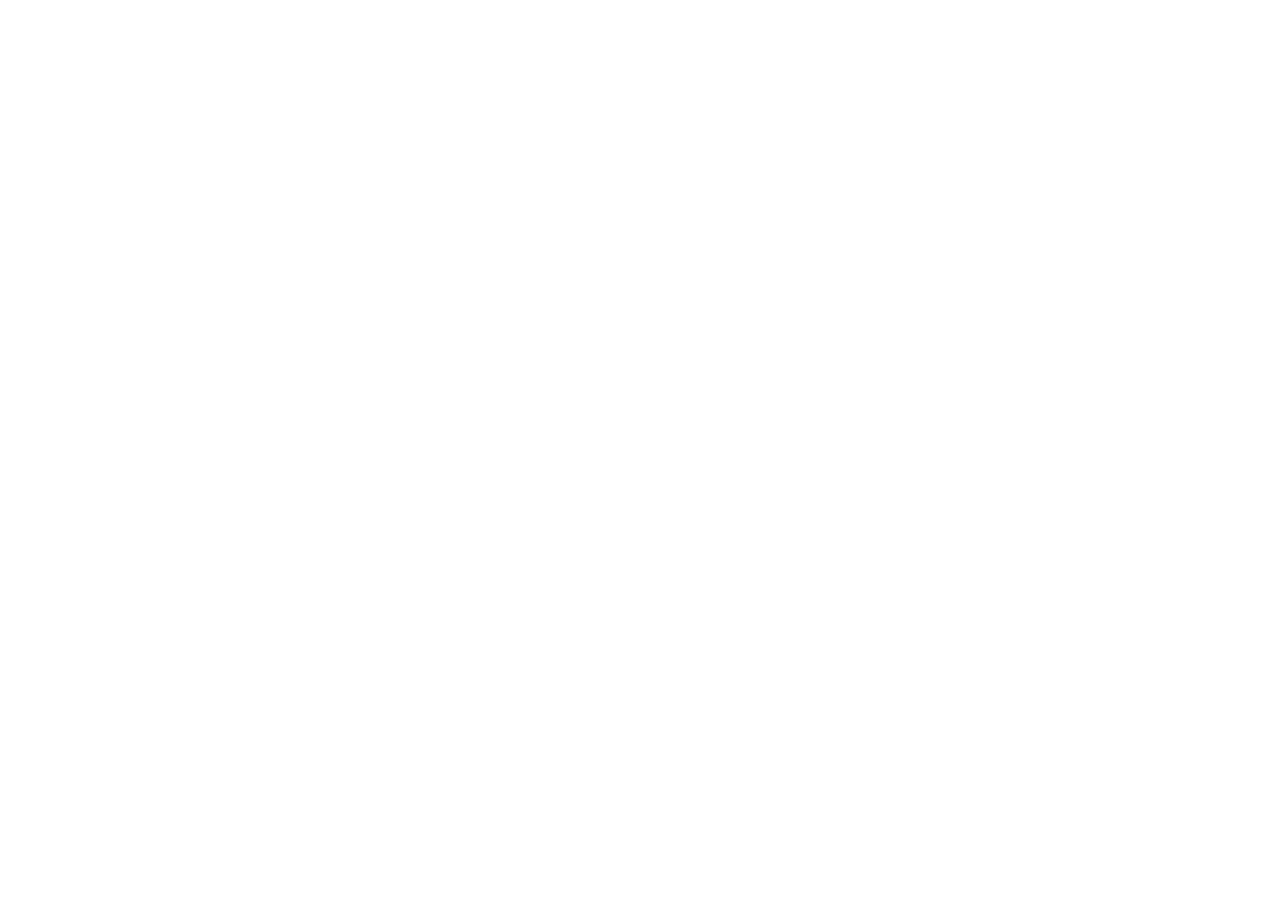
==== index.html @ 88c5a1d8 "Add files via upload" ====
<!DOCTYPE html>
<html lang="en">
	<head>
		<meta charset="utf-8">
		<meta name="description" content="Site description">
		<meta name="keywords" content="">
		<meta name="viewport" content="width=device-width, initial-scale=1, maximum-scale=1, user-scalable=0">

		<title>Flex Box / Calc Layout</title>

		<meta property="og:url" content="http://" />
		<meta property="og:type" content="website" />
		<meta property="og:title" content="Site Title" />
		<meta property="og:description" content="Site description" />
		<meta property="og:image" content="" />
		
		<link rel="stylesheet" href="style.css">

	</head>
	<body>
		<div class="page flex-parent">
			<div class="column column--1 flex-parent">
				<div class="column-block column-block--25"></div>
				<div class="column-block column-block--15"></div>
				<div class="column-block column-block--60"></div>
			</div>
			<div class="column column--2 flex-parent">
				<div class="column-block column-block--60"></div>
				<div class="column-block column-block--25"></div>
				<div class="column-block column-block--15"></div>
			</div>
			<div class="column column--3 flex-parent">
				<div class="block-container block-container--top flex-parent">
					<div class="column block-container__item block-container__item--40 flex-parent">
						<div class="column-block column-block--35"></div>
						<div class="column-block column-block--65"></div>
					</div>
					<div class="block-container__item block-container__item--60 flex-parent">
						<div class="column-block"></div>
					</div>
				</div>
				<div class="block-container block-container--bottom flex-parent">
					<div class="block-container__item flex-parent">
						<div class="column-block column-block--half"></div>
						<div class="column-block column-block--half"></div>
					</div>
				</div>
			</div>
		</div>
	</body>
</html>
---- style.css ----
body {
	margin: 0;
}

.flex-parent {
  display: flex;
  justify-content: space-between;
  flex-wrap: wrap;
}

.page {
	height: 100vh;
	justify-content: space-between;
	background-color: white;
}

.column {
	flex-direction: column;
}

.column--1 {
	width: calc(26% - 8px);
}

.column--2 {
	width: calc(28% - 8px);
}

.column--3 {
	width: calc(46% - 8px);
}

.column-block {
	width: 100%;
}

.column-block--15 {
	height: calc(15% - 8px);
}

.column-block--25 {
  height: calc(25% - 8px);
}

.column-block--60 {
  height: calc(60% - 8px);
}

.column-block--35 {
  height: calc(35% - 6px);
}

.column-block--65 {
	height: calc(65% - 6px);
}

.column-block--half {
	width: calc(50% - 6px);
}

.block-container {
	width: 100%;
}

.block-container--top {
	height: calc(65% - 6px);
}

.block-container--bottom {
	height: calc(35% - 6px);
}

.block-container__item {
	width: 100%;
	height: 100%;
}

.block-container__item--40 {
	width: calc(40% - 6px);
}

.block-container__item--60 {
  width: calc(60% - 6px);
}
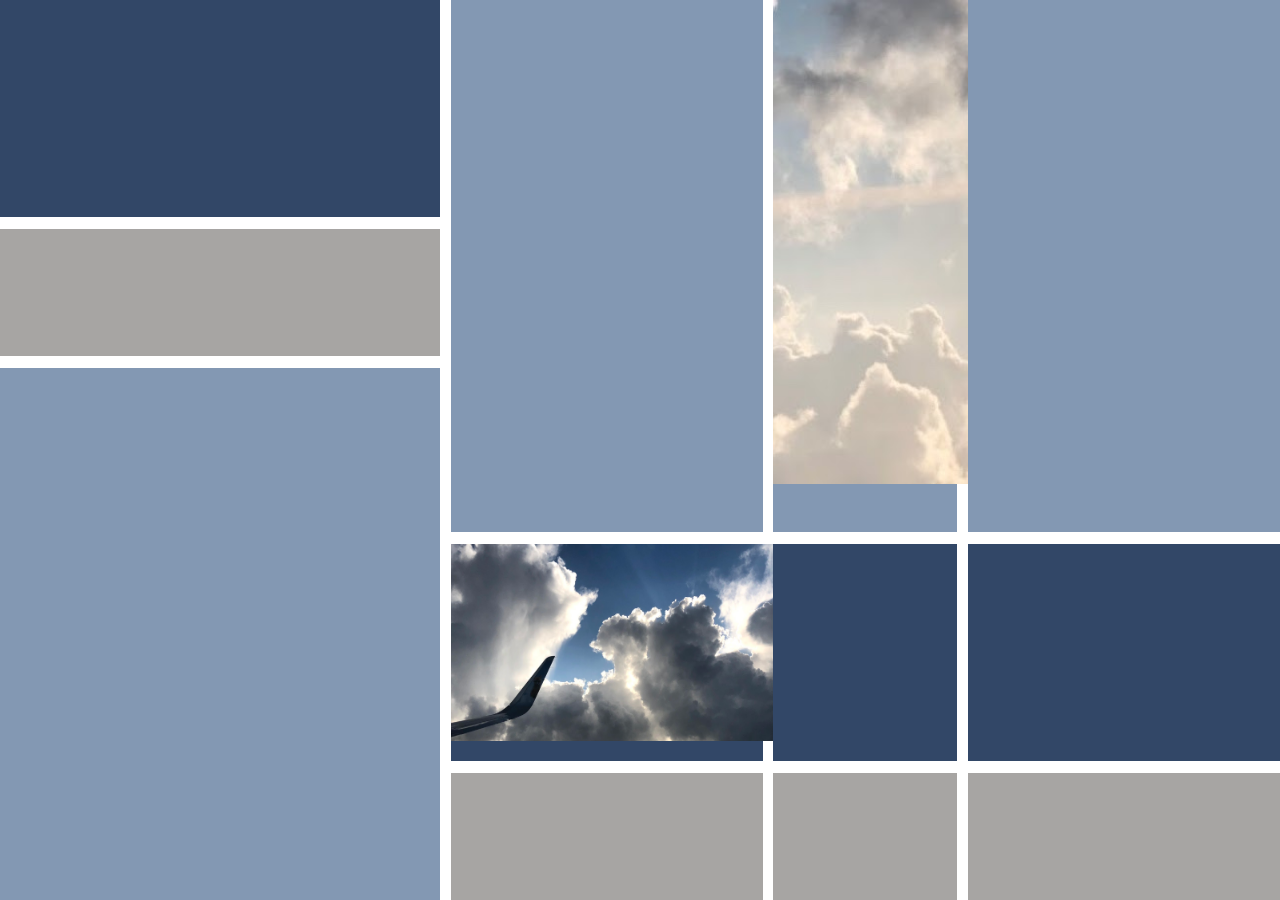
==== commit dac9d5b9: "Add files via upload" ====
--- a/index.html
+++ b/index.html
@@ -13,39 +13,43 @@
 		<meta property="og:title" content="Site Title" />
 		<meta property="og:description" content="Site description" />
 		<meta property="og:image" content="" />
-		
+
 		<link rel="stylesheet" href="style.css">
 
 	</head>
 	<body>
+
+
 		<div class="page flex-parent">
 			<div class="column column--1 flex-parent">
+				<div class="column-block column-block--25">
+				</div>
+				<div class="column-block column-block--15"></div>
+				<div class="column-block column-block--60"></div>
+
+			</div>
+
+			<div class="column column--2 flex-parent">
+				<div class="column-block column-block--60"></div>
+				<div class="column-block column-block--25">
+					<img id="cloud1" src="./images/cloud1.JPG">
+			</div>
+				<div class="column-block column-block--15"></div>
+			</div>
+
+			<div class="column column--3 flex-parent">
+				<div class="column-block column-block--60">
+				<img id="cloud2" src= "./images/cloud2.JPG"> </div>
 				<div class="column-block column-block--25"></div>
 				<div class="column-block column-block--15"></div>
-				<div class="column-block column-block--60"></div>
+
 			</div>
-			<div class="column column--2 flex-parent">
-				<div class="column-block column-block--60"></div>
-				<div class="column-block column-block--25"></div>
-				<div class="column-block column-block--15"></div>
-			</div>
-			<div class="column column--3 flex-parent">
-				<div class="block-container block-container--top flex-parent">
-					<div class="column block-container__item block-container__item--40 flex-parent">
-						<div class="column-block column-block--35"></div>
-						<div class="column-block column-block--65"></div>
-					</div>
-					<div class="block-container__item block-container__item--60 flex-parent">
-						<div class="column-block"></div>
-					</div>
-				</div>
-				<div class="block-container block-container--bottom flex-parent">
-					<div class="block-container__item flex-parent">
-						<div class="column-block column-block--half"></div>
-						<div class="column-block column-block--half"></div>
-					</div>
-				</div>
-			</div>
+
+		<div class="column column--4 flex-parent">
+			<div class="column-block column-block--60"></div>
+			<div class="column-block column-block--25"></div>
+			<div class="column-block column-block--15"></div>
 		</div>
+
 	</body>
 </html>
--- a/style.css
+++ b/style.css
@@ -2,6 +2,15 @@
 	margin: 0;
 }
 
+#cloud1 {
+			height: 197px;
+	    width: 352px;
+}
+#cloud2 {
+	    width: 208px;
+			height: 484px;
+
+}
 .flex-parent {
   display: flex;
   justify-content: space-between;
@@ -14,48 +23,64 @@
 	background-color: white;
 }
 
+
 .column {
 	flex-direction: column;
+	background-color: white;
 }
 
 .column--1 {
-	width: calc(26% - 8px);
+	width: calc(35% - 8px);
 }
 
+
 .column--2 {
-	width: calc(28% - 8px);
+	width: calc(25% - 8px);
 }
 
 .column--3 {
-	width: calc(46% - 8px);
+	width: calc(15% - 8px);
+}
+
+.column--4 {
+	width: calc(25% - 8px);
 }
 
 .column-block {
 	width: 100%;
+	/*background-color: black;*/
 }
 
 .column-block--15 {
 	height: calc(15% - 8px);
+	background-color: #a7a5a3;
 }
 
 .column-block--25 {
   height: calc(25% - 8px);
+	background-color: #324767;
 }
 
 .column-block--60 {
   height: calc(60% - 8px);
+	background-color: #8398b3;
 }
+
+
 
 .column-block--35 {
   height: calc(35% - 6px);
+
 }
 
 .column-block--65 {
 	height: calc(65% - 6px);
+
 }
 
 .column-block--half {
 	width: calc(50% - 6px);
+
 }
 
 .block-container {
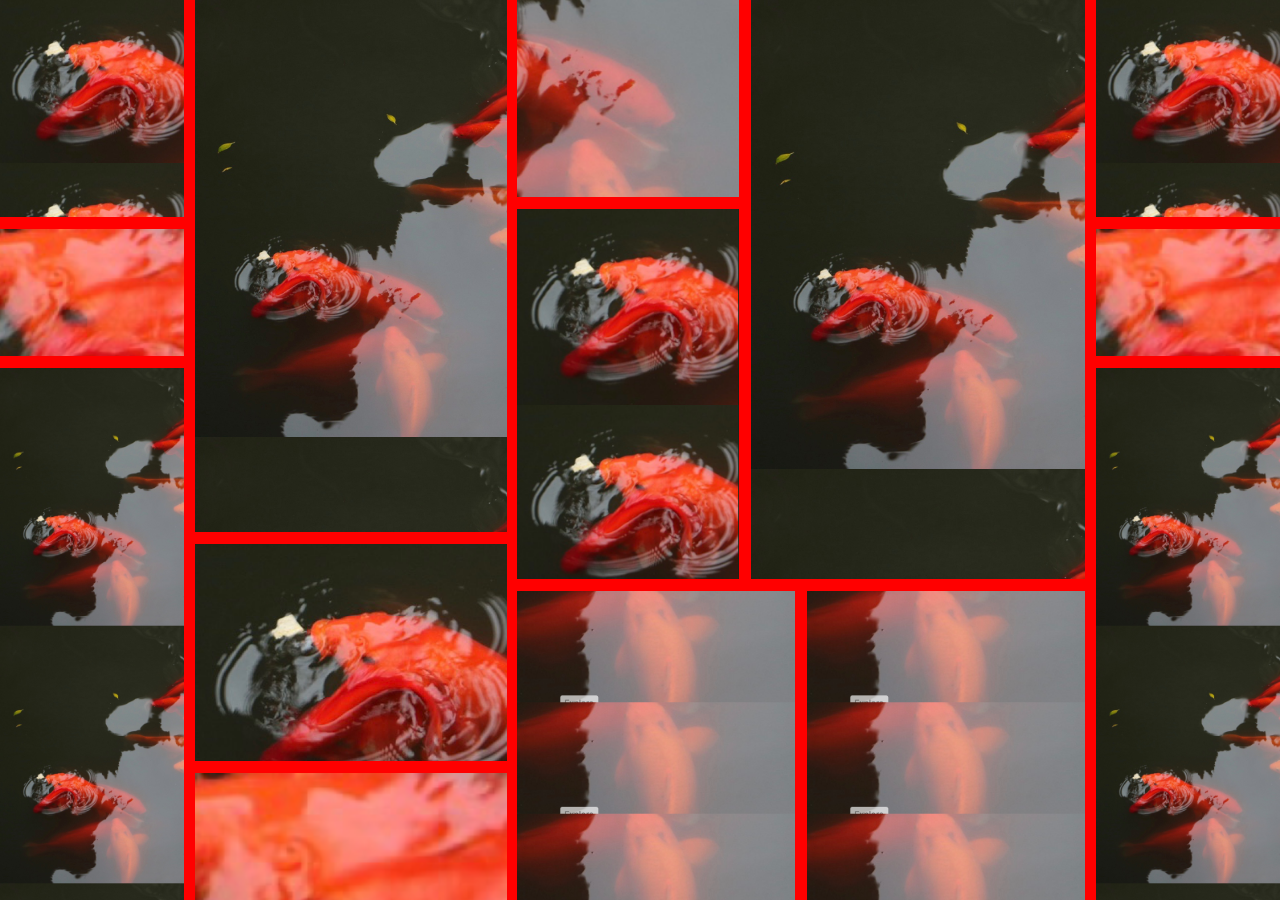
==== commit f2302b1d: "homework" ====
--- a/index.html
+++ b/index.html
@@ -13,43 +13,44 @@
 		<meta property="og:title" content="Site Title" />
 		<meta property="og:description" content="Site description" />
 		<meta property="og:image" content="" />
-
+		
 		<link rel="stylesheet" href="style.css">
 
 	</head>
 	<body>
-
-
 		<div class="page flex-parent">
-			<div class="column column--1 flex-parent">
-				<div class="column-block column-block--25">
-				</div>
+			<div class="column column--26 flex-parent">
+				<div class="column-block column-block--25"></div>
 				<div class="column-block column-block--15"></div>
 				<div class="column-block column-block--60"></div>
-
 			</div>
-
-			<div class="column column--2 flex-parent">
+			<div class="column column--28 flex-parent">
 				<div class="column-block column-block--60"></div>
-				<div class="column-block column-block--25">
-					<img id="cloud1" src="./images/cloud1.JPG">
-			</div>
+				<div class="column-block column-block--25"></div>
 				<div class="column-block column-block--15"></div>
 			</div>
-
-			<div class="column column--3 flex-parent">
-				<div class="column-block column-block--60">
-				<img id="cloud2" src= "./images/cloud2.JPG"> </div>
+			<div class="column column--46 flex-parent">
+				<div class="block-container block-container--top flex-parent">
+					<div class="column block-container__item block-container__item--40 flex-parent">
+						<div class="column-block column-block--35"></div>
+						<div class="column-block column-block--65"></div>
+					</div>
+					<div class="block-container__item block-container__item--60 flex-parent">
+						<div class="column-block--e"></div>
+					</div>
+				</div>
+				<div class="block-container block-container--bottom flex-parent">
+					<div class="block-container__item flex-parent">
+						<div class="column-block column-block--half"></div>
+						<div class="column-block column-block--half"></div>
+					</div>
+				</div>
+			</div>
+			<div class="column column--26 flex-parent">
 				<div class="column-block column-block--25"></div>
 				<div class="column-block column-block--15"></div>
-
+				<div class="column-block column-block--60"></div>
 			</div>
-
-		<div class="column column--4 flex-parent">
-			<div class="column-block column-block--60"></div>
-			<div class="column-block column-block--25"></div>
-			<div class="column-block column-block--15"></div>
 		</div>
-
 	</body>
 </html>
--- a/style.css
+++ b/style.css
@@ -1,86 +1,77 @@
 body {
 	margin: 0;
+	background-color: red;
 }
 
-#cloud1 {
-			height: 197px;
-	    width: 352px;
-}
-#cloud2 {
-	    width: 208px;
-			height: 484px;
-
-}
 .flex-parent {
   display: flex;
   justify-content: space-between;
-  flex-wrap: wrap;
+	flex-wrap: wrap;
+	background-color: red;
 }
 
 .page {
 	height: 100vh;
 	justify-content: space-between;
-	background-color: white;
+	background-color: red;
+
 }
-
 
 .column {
 	flex-direction: column;
-	background-color: white;
 }
 
-.column--1 {
-	width: calc(35% - 8px);
+.column--26 {
+	width: calc(15% - 8px);
 }
 
-
-.column--2 {
+.column--28 {
 	width: calc(25% - 8px);
 }
 
-.column--3 {
-	width: calc(15% - 8px);
-}
-
-.column--4 {
-	width: calc(25% - 8px);
+.column--46 {
+	width: calc(45% - 8px);
 }
 
 .column-block {
+	background-color: black;
 	width: 100%;
-	/*background-color: black;*/
 }
 
 .column-block--15 {
 	height: calc(15% - 8px);
-	background-color: #a7a5a3;
+	background-image: url("5.png");
+	background-size: 100%;
 }
 
 .column-block--25 {
-  height: calc(25% - 8px);
-	background-color: #324767;
+	height: calc(25% - 8px);
+	background-image: url("1.png");
+	background-size: 100%;
 }
 
 .column-block--60 {
-  height: calc(60% - 8px);
-	background-color: #8398b3;
+	height: calc(60% - 8px);
+	background-image: url("6.jpeg");
+	background-size: 100%;
 }
 
-
-
 .column-block--35 {
-  height: calc(35% - 6px);
-
+	height: calc(35% - 6px);
+	background-image: url("4.png");
+	background-size: 100%;
 }
 
 .column-block--65 {
 	height: calc(65% - 6px);
-
+	background-image: url("1.png");
+	background-size: 100%;
 }
 
 .column-block--half {
 	width: calc(50% - 6px);
-
+	background-image: url("3.png");
+	background-size: 100%;
 }
 
 .block-container {
@@ -107,3 +98,9 @@
 .block-container__item--60 {
   width: calc(60% - 6px);
 }
+.column-block--e {
+	background-color: black;
+	width: 100%;
+	background-image: url("6.jpeg");
+	background-size:100%;
+}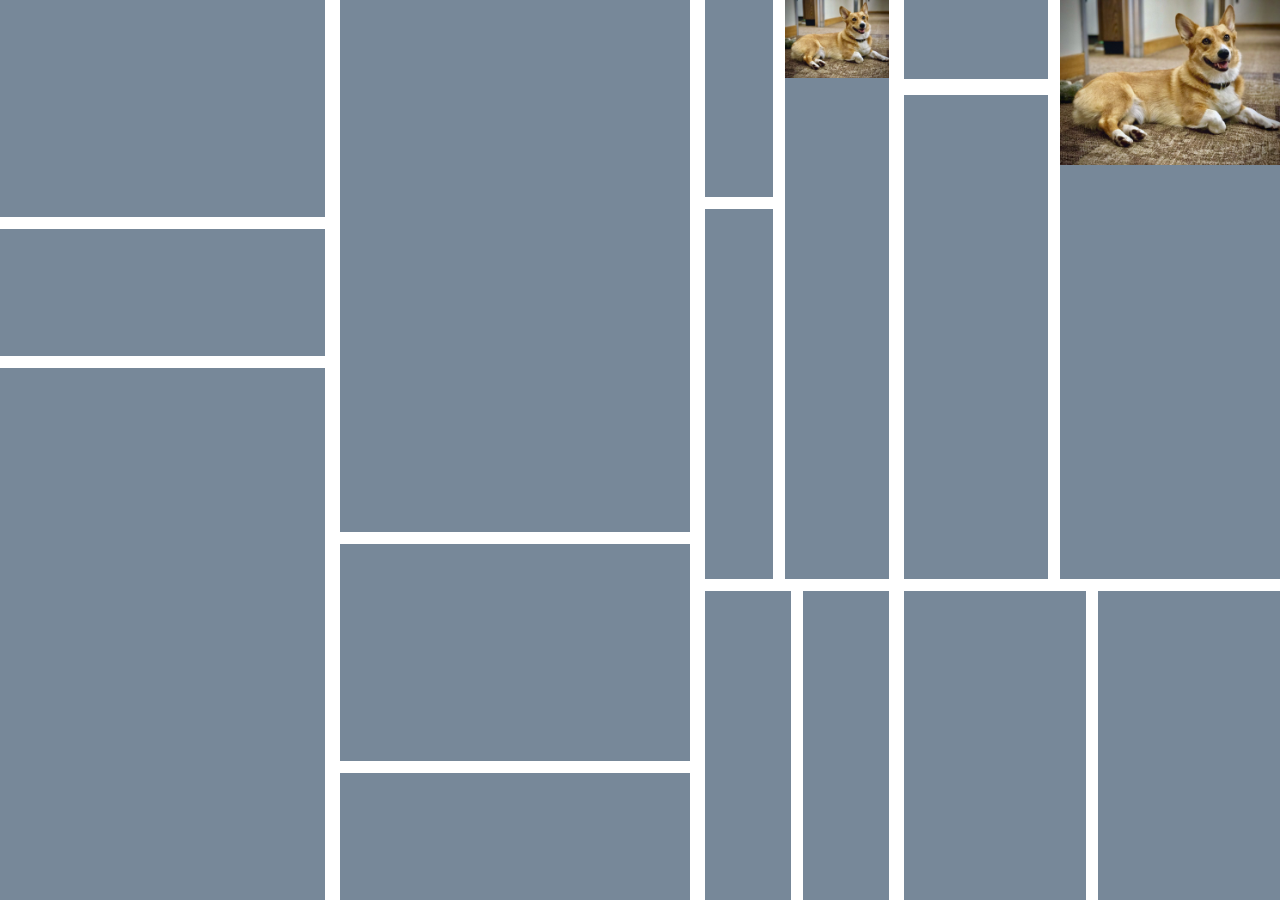
==== commit e7eb41c4: "homework" ====
--- a/index.html
+++ b/index.html
@@ -19,24 +19,24 @@
 	</head>
 	<body>
 		<div class="page flex-parent">
-			<div class="column column--26 flex-parent">
+			<div class="column column--1 flex-parent">
 				<div class="column-block column-block--25"></div>
 				<div class="column-block column-block--15"></div>
 				<div class="column-block column-block--60"></div>
 			</div>
-			<div class="column column--28 flex-parent">
+			<div class="column column--2 flex-parent">
 				<div class="column-block column-block--60"></div>
 				<div class="column-block column-block--25"></div>
 				<div class="column-block column-block--15"></div>
 			</div>
-			<div class="column column--46 flex-parent">
+			<div class="column column--3 flex-parent">
 				<div class="block-container block-container--top flex-parent">
 					<div class="column block-container__item block-container__item--40 flex-parent">
 						<div class="column-block column-block--35"></div>
 						<div class="column-block column-block--65"></div>
 					</div>
 					<div class="block-container__item block-container__item--60 flex-parent">
-						<div class="column-block--e"></div>
+						<div class="column-block"><img src="First-Dog.jpg"></div>
 					</div>
 				</div>
 				<div class="block-container block-container--bottom flex-parent">
@@ -46,10 +46,22 @@
 					</div>
 				</div>
 			</div>
-			<div class="column column--26 flex-parent">
-				<div class="column-block column-block--25"></div>
-				<div class="column-block column-block--15"></div>
-				<div class="column-block column-block--60"></div>
+			<div class="column column--4 flex-parent">
+				<div class="block-container block-container--top flex-parent">
+					<div class="column block-container__item block-container__item--40 flex-parent">
+						<div class="column-block column-block--15"></div>
+						<div class="column-block column-block--85"></div>
+					</div>
+					<div class="block-container__item block-container__item--60 flex-parent">
+						<div class="column-block"><img src="First-Dog.jpg"></div>
+					</div>
+				</div>
+				<div class="block-container block-container--bottom flex-parent">
+					<div class="block-container__item flex-parent">
+						<div class="column-block column-block--half"></div>
+						<div class="column-block column-block--half"></div>
+					</div>
+				</div>
 			</div>
 		</div>
 	</body>
--- a/style.css
+++ b/style.css
@@ -1,77 +1,70 @@
 body {
 	margin: 0;
-	background-color: red;
 }
 
 .flex-parent {
   display: flex;
   justify-content: space-between;
-	flex-wrap: wrap;
-	background-color: red;
+  flex-wrap: wrap;
 }
 
 .page {
 	height: 100vh;
 	justify-content: space-between;
-	background-color: red;
-
+	background-color: white;
 }
 
 .column {
 	flex-direction: column;
 }
 
-.column--26 {
+.column--1 {
+	width: calc(26% - 8px);
+}
+
+.column--2 {
+	width: calc(28% - 8px);
+}
+
+.column--3 {
 	width: calc(15% - 8px);
 }
 
-.column--28 {
-	width: calc(25% - 8px);
-}
-
-.column--46 {
-	width: calc(45% - 8px);
+.column--4 {
+	width: calc(30% - 8px);
 }
 
 .column-block {
-	background-color: black;
+	background-color: lightslategray;
 	width: 100%;
 }
 
 .column-block--15 {
 	height: calc(15% - 8px);
-	background-image: url("5.png");
-	background-size: 100%;
 }
 
 .column-block--25 {
-	height: calc(25% - 8px);
-	background-image: url("1.png");
-	background-size: 100%;
+  height: calc(25% - 8px);
 }
 
 .column-block--60 {
-	height: calc(60% - 8px);
-	background-image: url("6.jpeg");
-	background-size: 100%;
+  height: calc(60% - 8px);
 }
 
 .column-block--35 {
-	height: calc(35% - 6px);
-	background-image: url("4.png");
-	background-size: 100%;
+  height: calc(35% - 6px);
 }
 
 .column-block--65 {
 	height: calc(65% - 6px);
-	background-image: url("1.png");
-	background-size: 100%;
+}
+
+.column-block--85 {
+	height: calc(85% - 8px);
 }
 
 .column-block--half {
 	width: calc(50% - 6px);
-	background-image: url("3.png");
-	background-size: 100%;
 }
 
 .block-container {
@@ -98,9 +91,5 @@
 .block-container__item--60 {
   width: calc(60% - 6px);
 }
-.column-block--e {
-	background-color: black;
-	width: 100%;
-	background-image: url("6.jpeg");
-	background-size:100%;
-}+
+img {inline-size: inherit;}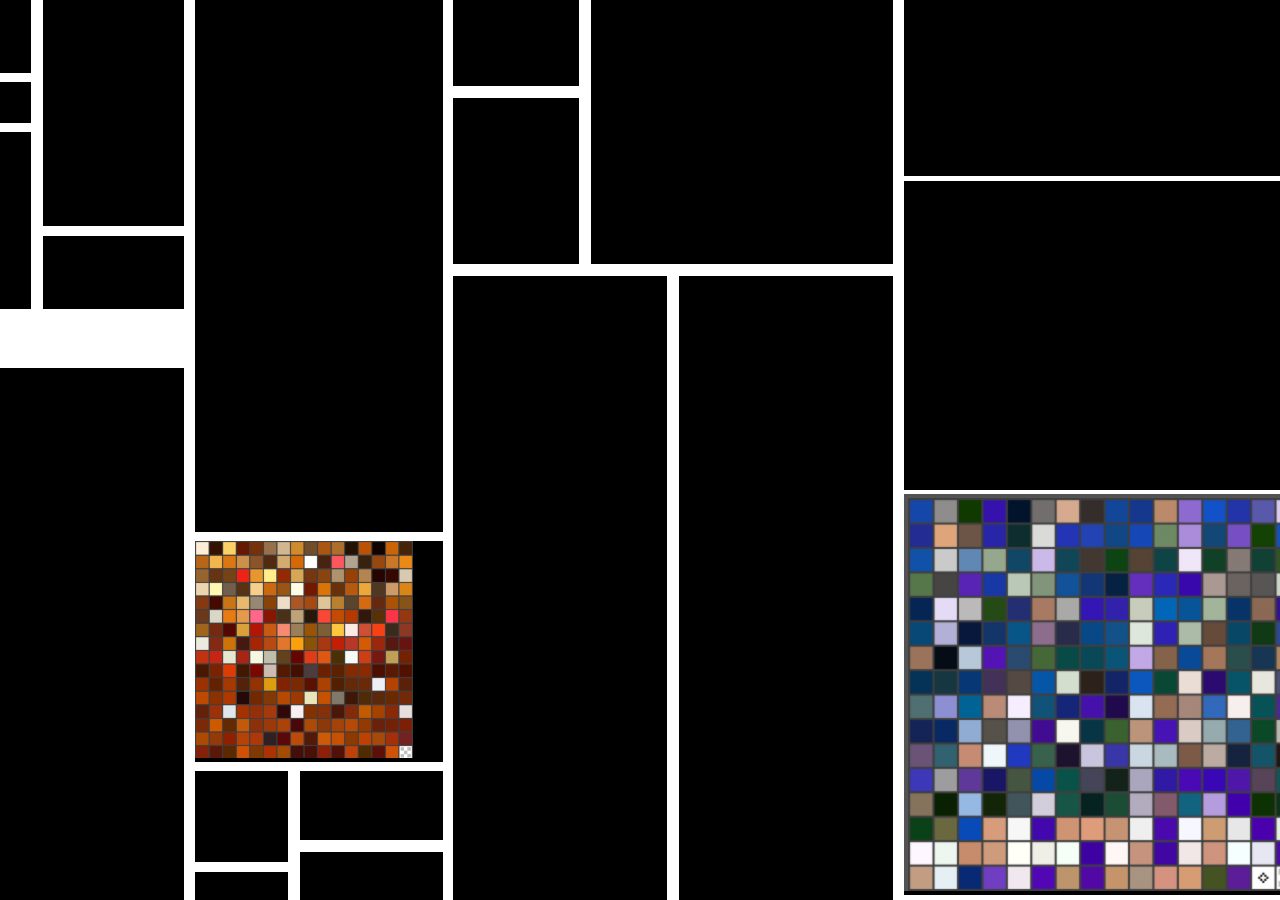
==== commit 74d54155: "commit message" ====
--- a/index.html
+++ b/index.html
@@ -13,33 +13,53 @@
 		<meta property="og:title" content="Site Title" />
 		<meta property="og:description" content="Site description" />
 		<meta property="og:image" content="" />
-		
+
 		<link rel="stylesheet" href="style.css">
 
 	</head>
 	<body>
 		<div class="page flex-parent">
 			<div class="column column--1 flex-parent">
+				<div class="block-container block-container--bottom flex-parent">
+					<div class="column block-container__item block-container__item--20 flex-parent">
 				<div class="column-block column-block--25"></div>
 				<div class="column-block column-block--15"></div>
 				<div class="column-block column-block--60"></div>
 			</div>
+			<div class="column block-container__item block-container__item--80 flex-parent">
+				<div class="column-block column-block--75"></div>
+				<div class="column-block column-block--25"></div>
+		</div>
+	</div>
+				<div class="column-block column-block--60"></div>
+			</div>
+
 			<div class="column column--2 flex-parent">
 				<div class="column-block column-block--60"></div>
+				<div class="bkgd1 column-block column-block--25"><img src="akai.png"></div>
+				<div class="block-container block-container--bottom2 flex-parent">
+					<div class="column block-container__item block-container__item--40 flex-parent">
+				<div class="column-block column-block--75"></div>
 				<div class="column-block column-block--25"></div>
-				<div class="column-block column-block--15"></div>
+				</div>
+			<div class="column block-container__item block-container__item--60 flex-parent">
+				<div class="column-block column-block--60"></div>
+				<div class="column-block column-block--40"></div>
 			</div>
+		</div>
+		</div>
+
 			<div class="column column--3 flex-parent">
-				<div class="block-container block-container--top flex-parent">
-					<div class="column block-container__item block-container__item--40 flex-parent">
+				<div class="block-container block-container--top2 flex-parent">
+					<div class="column block-container__item block-container__item--30 flex-parent">
 						<div class="column-block column-block--35"></div>
 						<div class="column-block column-block--65"></div>
 					</div>
-					<div class="block-container__item block-container__item--60 flex-parent">
-						<div class="column-block"><img src="First-Dog.jpg"></div>
+					<div class="block-container__item block-container__item--70 flex-parent">
+						<div class="column-block"></div>
 					</div>
 				</div>
-				<div class="block-container block-container--bottom flex-parent">
+				<div class="block-container block-container--bottom3 flex-parent">
 					<div class="block-container__item flex-parent">
 						<div class="column-block column-block--half"></div>
 						<div class="column-block column-block--half"></div>
@@ -47,22 +67,17 @@
 				</div>
 			</div>
 			<div class="column column--4 flex-parent">
-				<div class="block-container block-container--top flex-parent">
-					<div class="column block-container__item block-container__item--40 flex-parent">
-						<div class="column-block column-block--15"></div>
-						<div class="column-block column-block--85"></div>
-					</div>
-					<div class="block-container__item block-container__item--60 flex-parent">
-						<div class="column-block"><img src="First-Dog.jpg"></div>
-					</div>
-				</div>
-				<div class="block-container block-container--bottom flex-parent">
-					<div class="block-container__item flex-parent">
-						<div class="column-block column-block--half"></div>
-						<div class="column-block column-block--half"></div>
-					</div>
-				</div>
+				<div class="column-block column-block--20"></div>
+				<div class="column-block column-block--35"></div>
+				<div class="column-block column-block--45 bkgd2"><img src="samui.png"></div>
+				<!-- <div class="column-block column-block--45"></div> -->
+				<div class="column-block"></div>
 			</div>
+			</div>
+
+			<!-- <div class="bkgd1"><img src="akai.png"></div> -->
+			<!-- <div class="bkgd2"><img src="samui.png"></div> -->
+
 		</div>
 	</body>
 </html>
--- a/style.css
+++ b/style.css
@@ -14,20 +14,22 @@
 	background-color: white;
 }
 
+
+
 .column {
 	flex-direction: column;
 }
 
 .column--1 {
-	width: calc(26% - 8px);
+	width: calc(15% - 8px);
 }
 
 .column--2 {
-	width: calc(28% - 8px);
+	width: calc(20% - 8px);
 }
 
 .column--3 {
-	width: calc(15% - 8px);
+	width: calc(35% - 8px);
 }
 
 .column--4 {
@@ -35,16 +37,24 @@
 }
 
 .column-block {
-	background-color: lightslategray;
+	background-color: black;
 	width: 100%;
 }
 
 .column-block--15 {
-	height: calc(15% - 8px);
+	height: calc(15% - 6px);
+}
+
+.column-block--20 {
+	height: calc(20% - 4px);
 }
 
 .column-block--25 {
-  height: calc(25% - 8px);
+  height: calc(25% - 4px);
+}
+
+.column-block--25 img {
+  height: calc(100% - 4px);
 }
 
 .column-block--60 {
@@ -55,17 +65,39 @@
   height: calc(35% - 6px);
 }
 
+.column-block--40 {
+	height: calc(40% - 4px);
+}
+
+.column-block--45 {
+	height: calc(45% - 4px);
+}
+
+.column-block--45 img {
+	height: calc(100% - 4px);
+}
+
 .column-block--65 {
 	height: calc(65% - 6px);
 }
 
-.column-block--85 {
-	height: calc(85% - 8px);
+.column-block--75 {
+	height: calc(75% - 6px);
 }
 
 .column-block--half {
 	width: calc(50% - 6px);
 }
+
+/* .bkgd1 {
+	height: calc(25% - 8px);
+	z-index: -1;
+}
+
+.bkgd2 {
+	height: calc(45% - 8px);
+	z-index: -1;
+} */
 
 .block-container {
 	width: 100%;
@@ -75,13 +107,37 @@
 	height: calc(65% - 6px);
 }
 
+.block-container--top2 {
+	height: calc(30% - 6px);
+}
+
 .block-container--bottom {
 	height: calc(35% - 6px);
+}
+
+.block-container--bottom2 {
+	height: calc(15% - 6px);
+}
+
+.block-container--bottom3 {
+	height: calc(70% - 6px);
 }
 
 .block-container__item {
 	width: 100%;
 	height: 100%;
+}
+
+.block-container__item--15 {
+	width: calc(15% - 6px);
+}
+
+.block-container__item--20 {
+	width: calc(20% - 6px);
+}
+
+.block-container__item--30 {
+	width: calc(30% - 6px);
 }
 
 .block-container__item--40 {
@@ -92,4 +148,10 @@
   width: calc(60% - 6px);
 }
 
-img {inline-size: inherit;}+.block-container__item--70 {
+	width: calc(70% - 6px);
+}
+
+.block-container__item--80 {
+  width: calc(80% - 6px);
+}
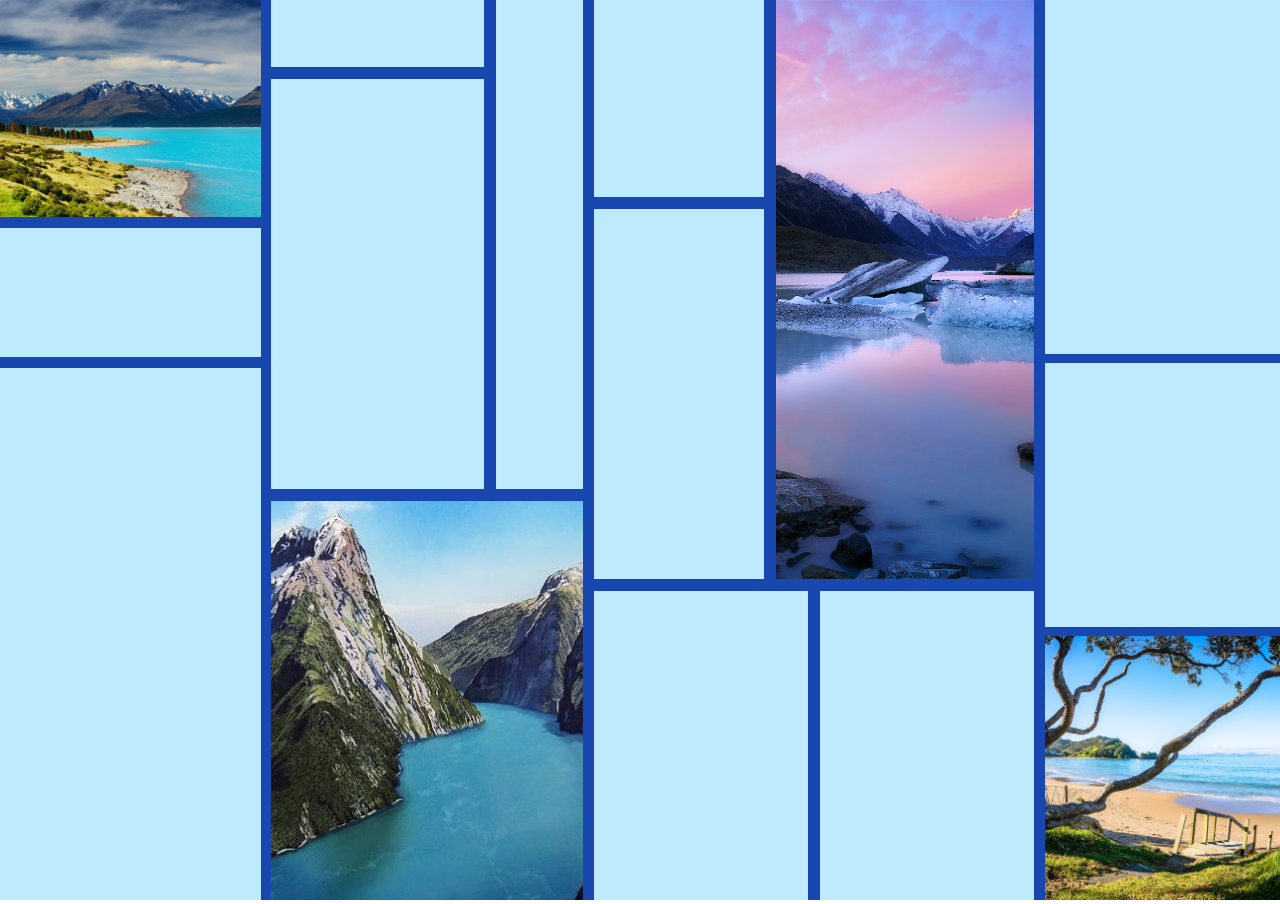
==== commit a6a269ae: "hi" ====
--- a/index.html
+++ b/index.html
@@ -13,70 +13,65 @@
 		<meta property="og:title" content="Site Title" />
 		<meta property="og:description" content="Site description" />
 		<meta property="og:image" content="" />
-
+		
 		<link rel="stylesheet" href="style.css">
 
 	</head>
 	<body>
 		<div class="page flex-parent">
+
 			<div class="column column--1 flex-parent">
-				<div class="block-container block-container--bottom flex-parent">
-					<div class="column block-container__item block-container__item--20 flex-parent">
-				<div class="column-block column-block--25"></div>
-				<div class="column-block column-block--15"></div>
-				<div class="column-block column-block--60"></div>
-			</div>
-			<div class="column block-container__item block-container__item--80 flex-parent">
-				<div class="column-block column-block--75"></div>
-				<div class="column-block column-block--25"></div>
-		</div>
-	</div>
-				<div class="column-block column-block--60"></div>
+					<div class="column-block column-block--25">
+						<img class='pics' src="pic1.jpg">
+					</div>
+					<div class="column-block column-block--15"></div>
+					<div class="column-block column-block--60"></div>
 			</div>
 
 			<div class="column column--2 flex-parent">
-				<div class="column-block column-block--60"></div>
-				<div class="bkgd1 column-block column-block--25"><img src="akai.png"></div>
-				<div class="block-container block-container--bottom2 flex-parent">
-					<div class="column block-container__item block-container__item--40 flex-parent">
-				<div class="column-block column-block--75"></div>
-				<div class="column-block column-block--25"></div>
+				<div class="block-container block-container--topp flex-parent">
+					<div class="column block-container__item block-container__item--70 flex-parent">
+						<div class="column-block column-block--15"></div>
+						<div class="column-block column-block--85"></div>
+					</div>
+					<div class="column block-container__item block-container__item--30 flex-parent">
+						<div class="column-block"></div>
+					</div>
 				</div>
-			<div class="column block-container__item block-container__item--60 flex-parent">
-				<div class="column-block column-block--60"></div>
-				<div class="column-block column-block--40"></div>
+				<div class="block-container block-container--bottomm flex-parent">
+					<div class="column-block">
+						<img class='pics' src="pic2.jpg">
+					</div>
+				</div>
 			</div>
-		</div>
-		</div>
 
 			<div class="column column--3 flex-parent">
-				<div class="block-container block-container--top2 flex-parent">
-					<div class="column block-container__item block-container__item--30 flex-parent">
+				<div class="block-container block-container--top flex-parent">
+					<div class="column block-container__item block-container__item--40 flex-parent">
 						<div class="column-block column-block--35"></div>
 						<div class="column-block column-block--65"></div>
 					</div>
-					<div class="block-container__item block-container__item--70 flex-parent">
-						<div class="column-block"></div>
+					<div class="block-container__item block-container__item--60 flex-parent">
+						<div class="column-block">
+							<img class='pics' src="pic3.jpg">
+						</div>
 					</div>
 				</div>
-				<div class="block-container block-container--bottom3 flex-parent">
+				<div class="block-container block-container--bottom flex-parent">
 					<div class="block-container__item flex-parent">
 						<div class="column-block column-block--half"></div>
 						<div class="column-block column-block--half"></div>
 					</div>
 				</div>
 			</div>
+
 			<div class="column column--4 flex-parent">
-				<div class="column-block column-block--20"></div>
-				<div class="column-block column-block--35"></div>
-				<div class="column-block column-block--45 bkgd2"><img src="samui.png"></div>
-				<!-- <div class="column-block column-block--45"></div> -->
-				<div class="column-block"></div>
+				<div class="column-block column-block--40"></div>
+				<div class="column-block column-block--30"></div>
+				<div class="column-block column-block--30">
+					<img class='pics' src="pic4.jpg">
+				</div>
 			</div>
-			</div>
-
-			<!-- <div class="bkgd1"><img src="akai.png"></div> -->
-			<!-- <div class="bkgd2"><img src="samui.png"></div> -->
 
 		</div>
 	</body>
--- a/style.css
+++ b/style.css
@@ -11,21 +11,25 @@
 .page {
 	height: 100vh;
 	justify-content: space-between;
-	background-color: white;
+	background-color: rgb(23, 71, 175);
 }
 
-
+.pics{
+	width: 100%;
+	height: 100%;
+	object-fit: cover;
+}
 
 .column {
 	flex-direction: column;
 }
 
 .column--1 {
-	width: calc(15% - 8px);
+	width: calc(21% - 8px);
 }
 
 .column--2 {
-	width: calc(20% - 8px);
+	width: calc(25% - 8px);
 }
 
 .column--3 {
@@ -33,28 +37,21 @@
 }
 
 .column--4 {
-	width: calc(30% - 8px);
+	width: calc(19% - 8px);
 }
 
 .column-block {
-	background-color: black;
+	background-color: rgb(189, 234, 255);
 	width: 100%;
+	height: 100%;
 }
 
 .column-block--15 {
-	height: calc(15% - 6px);
-}
-
-.column-block--20 {
-	height: calc(20% - 4px);
+	height: calc(15% - 8px);
 }
 
 .column-block--25 {
-  height: calc(25% - 4px);
-}
-
-.column-block--25 img {
-  height: calc(100% - 4px);
+  height: calc(25% - 8px);
 }
 
 .column-block--60 {
@@ -65,39 +62,53 @@
   height: calc(35% - 6px);
 }
 
-.column-block--40 {
-	height: calc(40% - 4px);
-}
-
-.column-block--45 {
-	height: calc(45% - 4px);
-}
-
-.column-block--45 img {
-	height: calc(100% - 4px);
-}
-
 .column-block--65 {
 	height: calc(65% - 6px);
 }
 
-.column-block--75 {
-	height: calc(75% - 6px);
+.column-block--40 {
+	height: calc(40% - 6px);
+}
+
+.column-block--30 {
+	height: calc(30% - 6px);
+}
+
+.column-block--27 {
+	height: calc(27% - 6px);
+}
+
+.column-block--33 {
+	height: calc(33% - 6px);
+}
+
+.column-block--15 {
+	height: calc(15% - 6px);
+}
+
+.column-block--85 {
+	height: calc(85% - 6px);
+}
+
+.column-block--30 {
+	height: calc(30% - 6px);
+}
+
+.column-block--55 {
+	height: calc(55% - 6px);
+}
+
+.column-block--45 {
+	height: calc(45% - 6px);
+}
+
+.column-block--50 {
+	height: calc(50% - 6px);
 }
 
 .column-block--half {
 	width: calc(50% - 6px);
 }
-
-/* .bkgd1 {
-	height: calc(25% - 8px);
-	z-index: -1;
-}
-
-.bkgd2 {
-	height: calc(45% - 8px);
-	z-index: -1;
-} */
 
 .block-container {
 	width: 100%;
@@ -107,37 +118,29 @@
 	height: calc(65% - 6px);
 }
 
-.block-container--top2 {
-	height: calc(30% - 6px);
-}
-
 .block-container--bottom {
 	height: calc(35% - 6px);
 }
 
-.block-container--bottom2 {
-	height: calc(15% - 6px);
+.block-container--topp {
+	height: calc(55% - 6px);
 }
 
-.block-container--bottom3 {
-	height: calc(70% - 6px);
+.block-container--bottomm {
+	height: calc(45% - 6px);
+}
+
+.block-container--toppp {
+	height: calc(40% - 6px);
+}
+
+.block-container--bottommm {
+	height: calc(60% - 6px);
 }
 
 .block-container__item {
 	width: 100%;
 	height: 100%;
-}
-
-.block-container__item--15 {
-	width: calc(15% - 6px);
-}
-
-.block-container__item--20 {
-	width: calc(20% - 6px);
-}
-
-.block-container__item--30 {
-	width: calc(30% - 6px);
 }
 
 .block-container__item--40 {
@@ -148,10 +151,22 @@
   width: calc(60% - 6px);
 }
 
+.block-container__item--75 {
+	width: calc(75% - 6px);
+}
+
+.block-container__item--25 {
+	width: calc(25% - 6px);
+}
+
+.block-container__item--50 {
+	width: calc(50% - 6px);
+}
+
 .block-container__item--70 {
 	width: calc(70% - 6px);
 }
 
-.block-container__item--80 {
-  width: calc(80% - 6px);
-}
+.block-container__item--30 {
+	width: calc(30% - 6px);
+}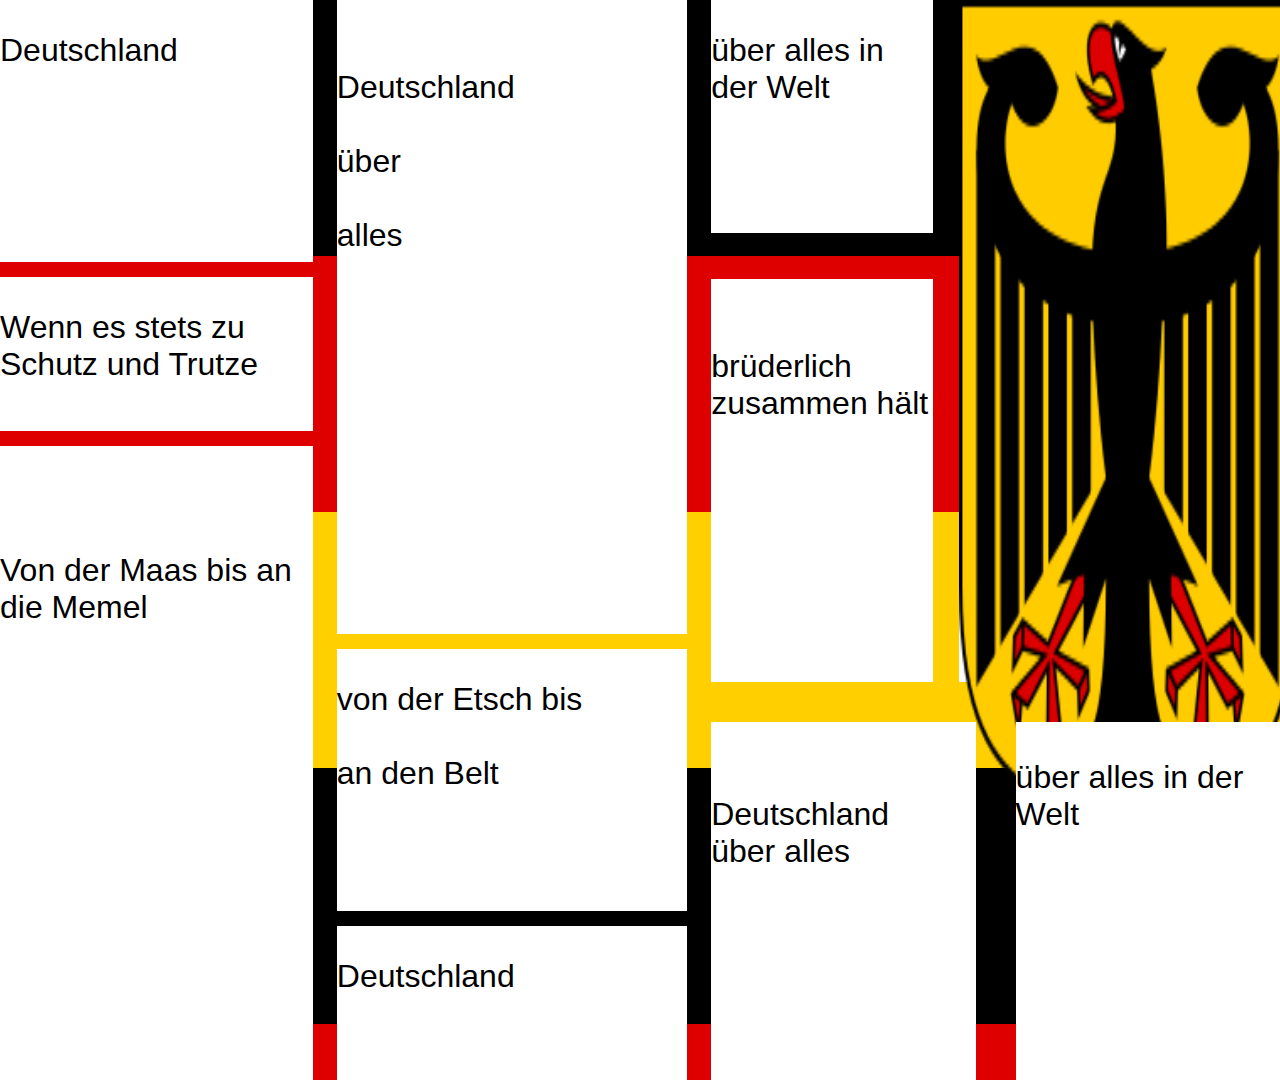
==== commit 295b3823: "Add files via upload" ====
--- a/index.html
+++ b/index.html
@@ -6,7 +6,7 @@
 		<meta name="keywords" content="">
 		<meta name="viewport" content="width=device-width, initial-scale=1, maximum-scale=1, user-scalable=0">
 
-		<title>Flex Box / Calc Layout</title>
+		<title>Deutsche Flex Box</title>
 
 		<meta property="og:url" content="http://" />
 		<meta property="og:type" content="website" />
@@ -17,62 +17,36 @@
 		<link rel="stylesheet" href="style.css">
 
 	</head>
+
 	<body>
 		<div class="page flex-parent">
-
 			<div class="column column--1 flex-parent">
-					<div class="column-block column-block--25">
-						<img class='pics' src="pic1.jpg">
-					</div>
-					<div class="column-block column-block--15"></div>
-					<div class="column-block column-block--60"></div>
+				<div class="column-block column-block--25"><p>Deutschland</p></div>
+				<div class="column-block column-block--15"><p>Wenn es stets zu Schutz und Trutze</p></div>
+				<div class="column-block column-block--60"><p><br> <br> Von der Maas bis an die Memel</p></div>
 			</div>
-
 			<div class="column column--2 flex-parent">
-				<div class="block-container block-container--topp flex-parent">
-					<div class="column block-container__item block-container__item--70 flex-parent">
-						<div class="column-block column-block--15"></div>
-						<div class="column-block column-block--85"></div>
-					</div>
-					<div class="column block-container__item block-container__item--30 flex-parent">
-						<div class="column-block"></div>
-					</div>
-				</div>
-				<div class="block-container block-container--bottomm flex-parent">
-					<div class="column-block">
-						<img class='pics' src="pic2.jpg">
-					</div>
-				</div>
+				<div class="column-block column-block--60"><p><br>Deutschland <br> <br> über <br> <br> alles</p></div>
+				<div class="column-block column-block--25"><p>von der Etsch bis <br><br> an den Belt</p></div>
+				<div class="column-block column-block--15"><p>Deutschland</p></div>
 			</div>
-
 			<div class="column column--3 flex-parent">
 				<div class="block-container block-container--top flex-parent">
 					<div class="column block-container__item block-container__item--40 flex-parent">
-						<div class="column-block column-block--35"></div>
-						<div class="column-block column-block--65"></div>
+						<div class="column-block column-block--35"><p>über alles in der Welt</p></div>
+						<div class="column-block column-block--65"><p><br>brüderlich zusammen hält</p></div>
 					</div>
 					<div class="block-container__item block-container__item--60 flex-parent">
-						<div class="column-block">
-							<img class='pics' src="pic3.jpg">
-						</div>
+						<div class="column-block"><img class="eagle" src="germaneagle.png"></div>
 					</div>
 				</div>
 				<div class="block-container block-container--bottom flex-parent">
 					<div class="block-container__item flex-parent">
-						<div class="column-block column-block--half"></div>
-						<div class="column-block column-block--half"></div>
+						<div class="column-block column-block--half"><br> <br>Deutschland <br>über alles</div>
+						<div class="column-block column-block--half"><br>über alles in der Welt</div>
 					</div>
 				</div>
 			</div>
-
-			<div class="column column--4 flex-parent">
-				<div class="column-block column-block--40"></div>
-				<div class="column-block column-block--30"></div>
-				<div class="column-block column-block--30">
-					<img class='pics' src="pic4.jpg">
-				</div>
-			</div>
-
 		</div>
 	</body>
 </html>
--- a/style.css
+++ b/style.css
@@ -1,5 +1,8 @@
 body {
 	margin: 0;
+	font-family: 'Franklin Gothic Medium', 'Arial Narrow', Arial, sans-serif;
+	font-size: 32px;
+	color: black;
 }
 
 .flex-parent {
@@ -9,15 +12,10 @@
 }
 
 .page {
-	height: 100vh;
+	height: 120vh;
 	justify-content: space-between;
-	background-color: rgb(23, 71, 175);
-}
-
-.pics{
-	width: 100%;
-	height: 100%;
-	object-fit: cover;
+	background-image: url(germanflag.png);
+	background-color: rgb(226, 219, 219);
 }
 
 .column {
@@ -25,25 +23,22 @@
 }
 
 .column--1 {
-	width: calc(21% - 8px);
+	width: calc(26% - 20px);
+	border: 2px;
 }
 
 .column--2 {
-	width: calc(25% - 8px);
+	width: calc(28% - 8px);
 }
 
 .column--3 {
-	width: calc(35% - 8px);
-}
-
-.column--4 {
-	width: calc(19% - 8px);
+	width: calc(46% - 20px);
 }
 
 .column-block {
-	background-color: rgb(189, 234, 255);
+	background-color: white;
 	width: 100%;
-	height: 100%;
+
 }
 
 .column-block--15 {
@@ -51,11 +46,11 @@
 }
 
 .column-block--25 {
-  height: calc(25% - 8px);
+	height: calc(25% - 8px);
 }
 
 .column-block--60 {
-  height: calc(60% - 8px);
+	height: calc(60% - 14px);
 }
 
 .column-block--35 {
@@ -63,79 +58,28 @@
 }
 
 .column-block--65 {
-	height: calc(65% - 6px);
-}
-
-.column-block--40 {
-	height: calc(40% - 6px);
-}
-
-.column-block--30 {
-	height: calc(30% - 6px);
-}
-
-.column-block--27 {
-	height: calc(27% - 6px);
-}
-
-.column-block--33 {
-	height: calc(33% - 6px);
-}
-
-.column-block--15 {
-	height: calc(15% - 6px);
-}
-
-.column-block--85 {
-	height: calc(85% - 6px);
-}
-
-.column-block--30 {
-	height: calc(30% - 6px);
-}
-
-.column-block--55 {
-	height: calc(55% - 6px);
-}
-
-.column-block--45 {
-	height: calc(45% - 6px);
-}
-
-.column-block--50 {
-	height: calc(50% - 6px);
+	height: calc(65% - 40px);
 }
 
 .column-block--half {
-	width: calc(50% - 6px);
+	width: calc(50% - 20px);
 }
 
 .block-container {
 	width: 100%;
 }
 
+.eagle {
+	width: 105%;
+	height: 130%;
+}
+
 .block-container--top {
-	height: calc(65% - 6px);
+	height: calc(65% - 20px);
 }
 
 .block-container--bottom {
-	height: calc(35% - 6px);
-}
-
-.block-container--topp {
-	height: calc(55% - 6px);
-}
-
-.block-container--bottomm {
-	height: calc(45% - 6px);
-}
-
-.block-container--toppp {
-	height: calc(40% - 6px);
-}
-
-.block-container--bottommm {
-	height: calc(60% - 6px);
+	height: calc(35% - 20px);
 }
 
 .block-container__item {
@@ -148,25 +92,5 @@
 }
 
 .block-container__item--60 {
-  width: calc(60% - 6px);
+  width: calc(60% - 20px);
 }
-
-.block-container__item--75 {
-	width: calc(75% - 6px);
-}
-
-.block-container__item--25 {
-	width: calc(25% - 6px);
-}
-
-.block-container__item--50 {
-	width: calc(50% - 6px);
-}
-
-.block-container__item--70 {
-	width: calc(70% - 6px);
-}
-
-.block-container__item--30 {
-	width: calc(30% - 6px);
-}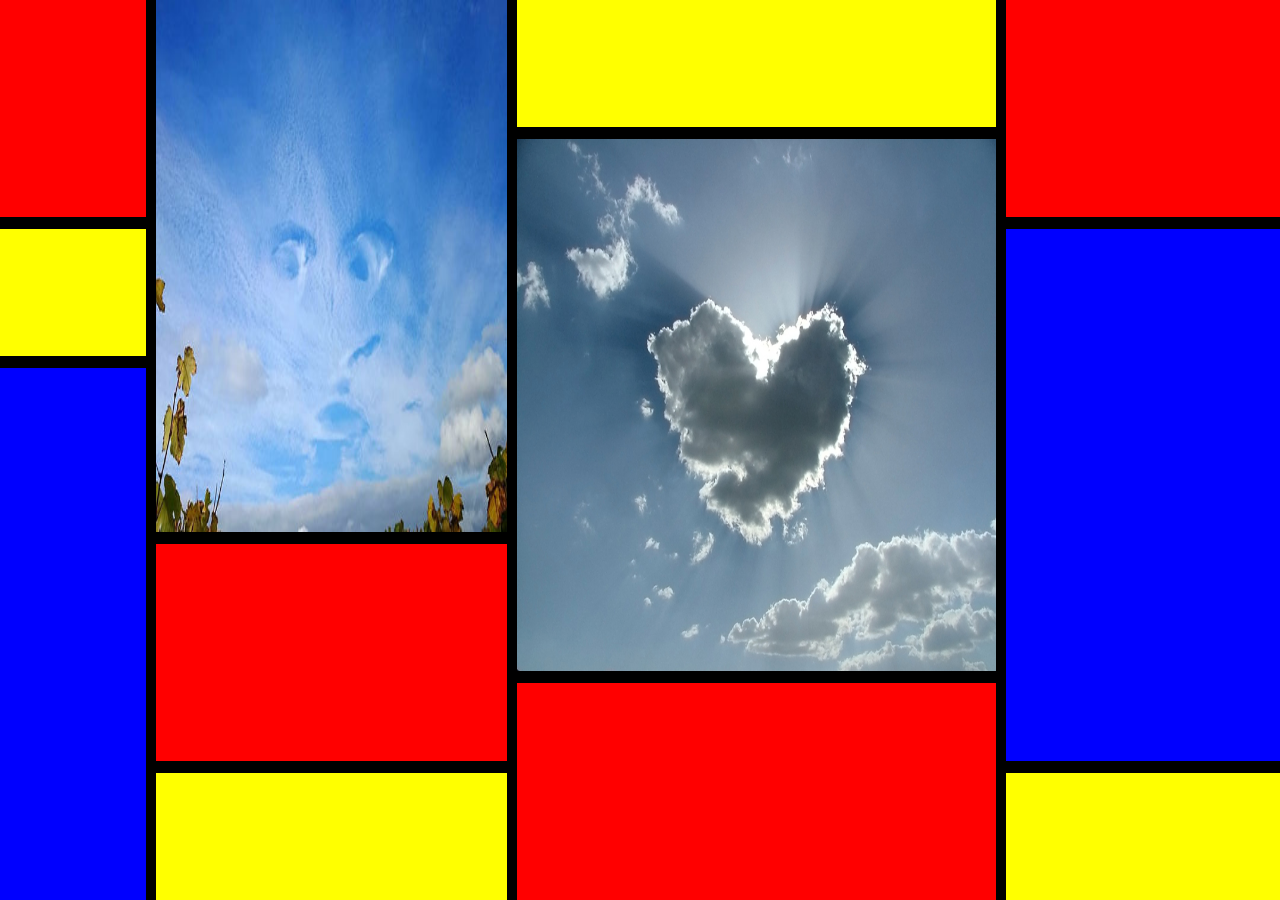
==== commit d7fc9fbf: "finally pushing my hw" ====
--- a/index.html
+++ b/index.html
@@ -6,7 +6,7 @@
 		<meta name="keywords" content="">
 		<meta name="viewport" content="width=device-width, initial-scale=1, maximum-scale=1, user-scalable=0">
 
-		<title>Deutsche Flex Box</title>
+		<title>Flex Box / Calc Layout</title>
 
 		<meta property="og:url" content="http://" />
 		<meta property="og:type" content="website" />
@@ -17,36 +17,43 @@
 		<link rel="stylesheet" href="style.css">
 
 	</head>
-
 	<body>
 		<div class="page flex-parent">
 			<div class="column column--1 flex-parent">
-				<div class="column-block column-block--25"><p>Deutschland</p></div>
-				<div class="column-block column-block--15"><p>Wenn es stets zu Schutz und Trutze</p></div>
-				<div class="column-block column-block--60"><p><br> <br> Von der Maas bis an die Memel</p></div>
+				<div class="column-block column-block--25"></div>
+				<div class="column-block column-block--15"></div>
+				<div class="column-block column-block--60"></div>
 			</div>
+
+
 			<div class="column column--2 flex-parent">
-				<div class="column-block column-block--60"><p><br>Deutschland <br> <br> über <br> <br> alles</p></div>
-				<div class="column-block column-block--25"><p>von der Etsch bis <br><br> an den Belt</p></div>
-				<div class="column-block column-block--15"><p>Deutschland</p></div>
+				<div class="column-block column-block--60">
+					<img src="images/cloud face.jpg"/>
+				</div>
+				<div class="column-block column-block--25"></div>
+				<div class="column-block column-block--15"></div>
 			</div>
+
 			<div class="column column--3 flex-parent">
 				<div class="block-container block-container--top flex-parent">
-					<div class="column block-container__item block-container__item--40 flex-parent">
-						<div class="column-block column-block--35"><p>über alles in der Welt</p></div>
-						<div class="column-block column-block--65"><p><br>brüderlich zusammen hält</p></div>
-					</div>
-					<div class="block-container__item block-container__item--60 flex-parent">
-						<div class="column-block"><img class="eagle" src="germaneagle.png"></div>
-					</div>
-				</div>
-				<div class="block-container block-container--bottom flex-parent">
-					<div class="block-container__item flex-parent">
-						<div class="column-block column-block--half"><br> <br>Deutschland <br>über alles</div>
-						<div class="column-block column-block--half"><br>über alles in der Welt</div>
-					</div>
+					<div class="column block-container__item flex-parent">
+						<div class="column-block column-block--15"></div>
+						<div class="column-block column-block--60">
+							<img src="images/heart cloud.jpg"/>
+						</div>
+						<div class="column-block column-block--25"></div>
+					</div>					
 				</div>
 			</div>
+
+			<div class="column column--4 flex-parent"> 
+				<div class="column-block column-block--25"></div>
+				<div class="column-block column-block--60"></div>
+				<div class="column-block column-block--15"></div>
+			</div>
+
+
+
 		</div>
 	</body>
 </html>
--- a/style.css
+++ b/style.css
@@ -1,8 +1,11 @@
 body {
 	margin: 0;
-	font-family: 'Franklin Gothic Medium', 'Arial Narrow', Arial, sans-serif;
-	font-size: 32px;
-	color: black;
+}
+
+img {
+	display: block;
+	width: 100%;
+	height: 100%;
 }
 
 .flex-parent {
@@ -12,10 +15,9 @@
 }
 
 .page {
-	height: 120vh;
+	height: 100vh;
 	justify-content: space-between;
-	background-image: url(germanflag.png);
-	background-color: rgb(226, 219, 219);
+	background-color: black;
 }
 
 .column {
@@ -23,8 +25,7 @@
 }
 
 .column--1 {
-	width: calc(26% - 20px);
-	border: 2px;
+	width: calc(12% - 8px);
 }
 
 .column--2 {
@@ -32,55 +33,62 @@
 }
 
 .column--3 {
-	width: calc(46% - 20px);
+	width: calc(38% - 8px);
+}
+
+.column--4 {
+	width: calc(22% - 8px);
 }
 
 .column-block {
-	background-color: white;
 	width: 100%;
-
 }
 
+
+/* red yellow blue */
 .column-block--15 {
 	height: calc(15% - 8px);
+	background-color: yellow;)
 }
 
 .column-block--25 {
-	height: calc(25% - 8px);
+ 	height: calc(25% - 8px);
+ 	background-color: red;
 }
 
 .column-block--60 {
-	height: calc(60% - 14px);
+ 	height: calc(60% - 8px);
+ 	background-color: blue;
 }
+
+/* green orange
 
 .column-block--35 {
   height: calc(35% - 6px);
+  background-color: green;
 }
 
 .column-block--65 {
-	height: calc(65% - 40px);
-}
+	height: calc(65% - 6px);
+	background-color: orange;
+} */
+
 
 .column-block--half {
-	width: calc(50% - 20px);
+	width: calc(50% - 6px);
 }
 
 .block-container {
 	width: 100%;
 }
 
-.eagle {
-	width: 105%;
-	height: 130%;
+.block-container--top {
+	height: calc(100%);
 }
 
-.block-container--top {
-	height: calc(65% - 20px);
-}
-
-.block-container--bottom {
-	height: calc(35% - 20px);
-}
+/* .block-container--bottom {
+	height: calc(35% - 6px);
+} */
 
 .block-container__item {
 	width: 100%;
@@ -92,5 +100,5 @@
 }
 
 .block-container__item--60 {
-  width: calc(60% - 20px);
+  width: calc(60% - 6px);
 }
